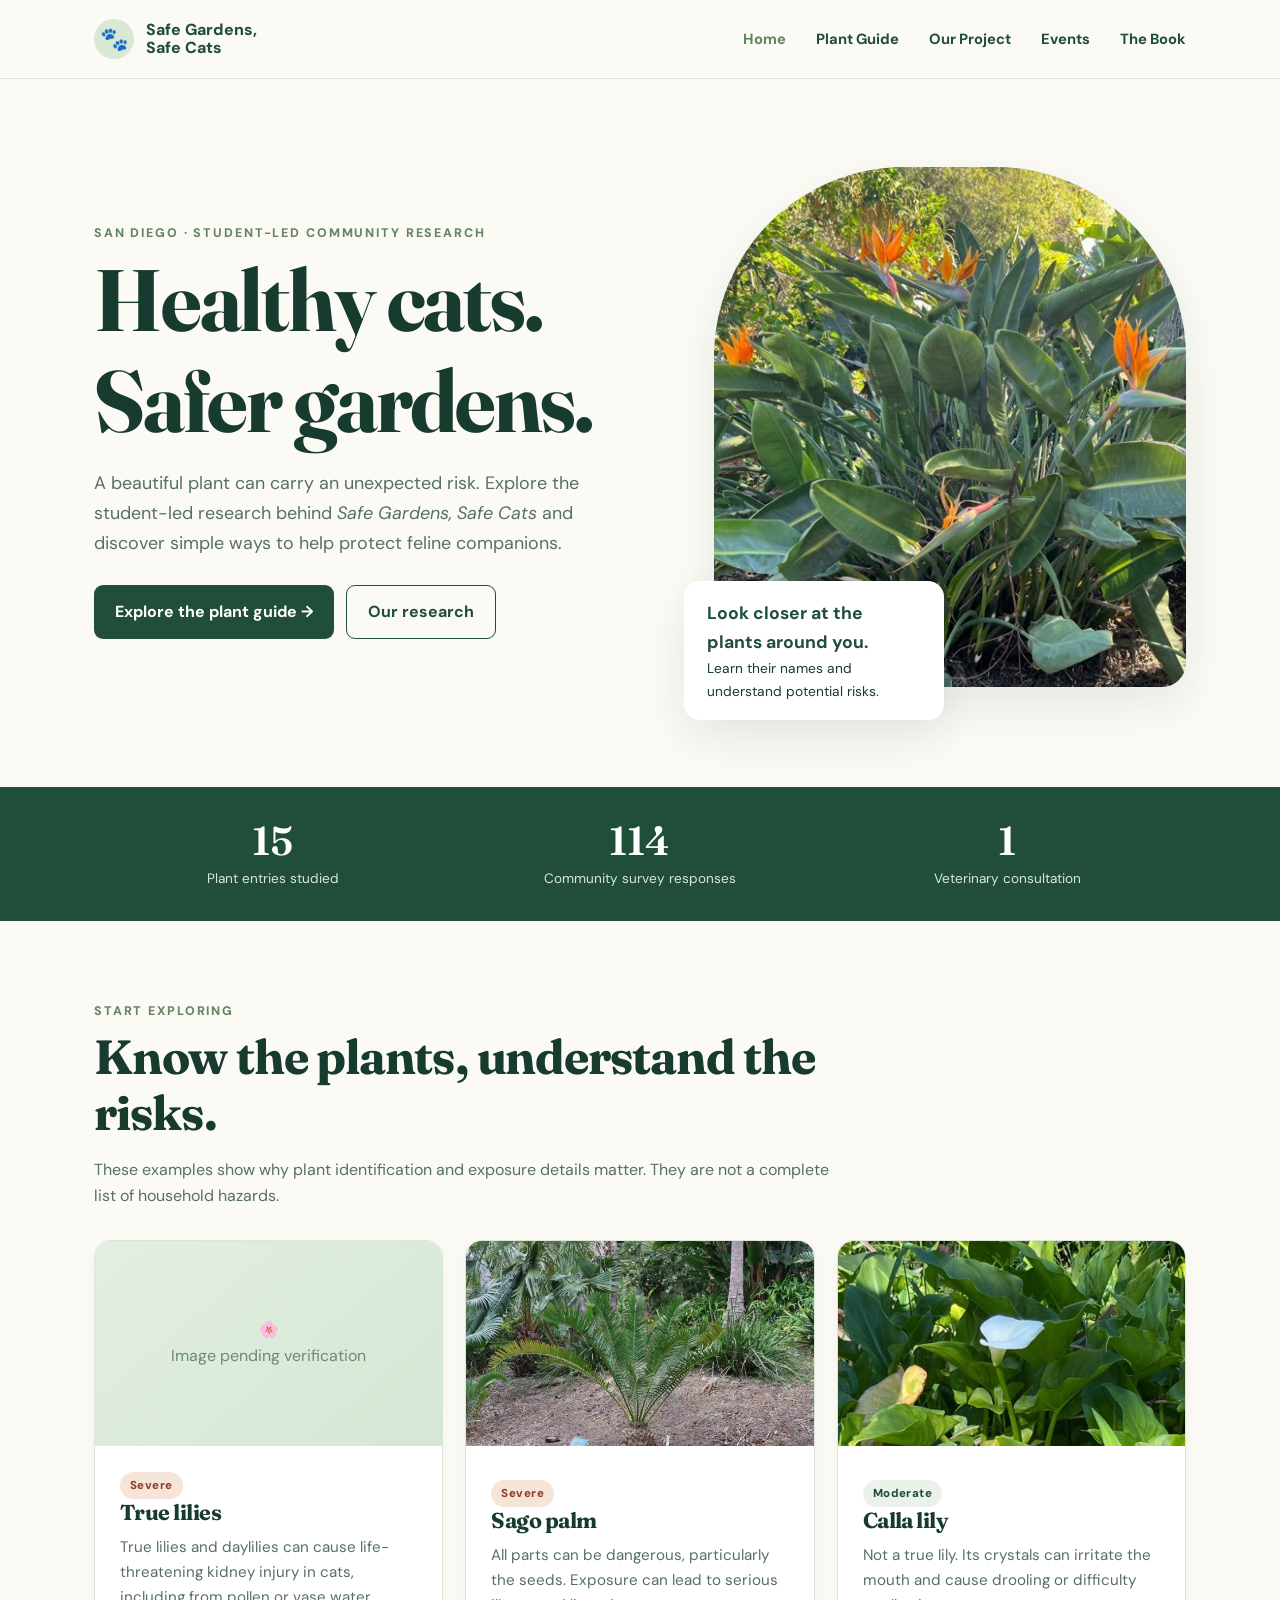
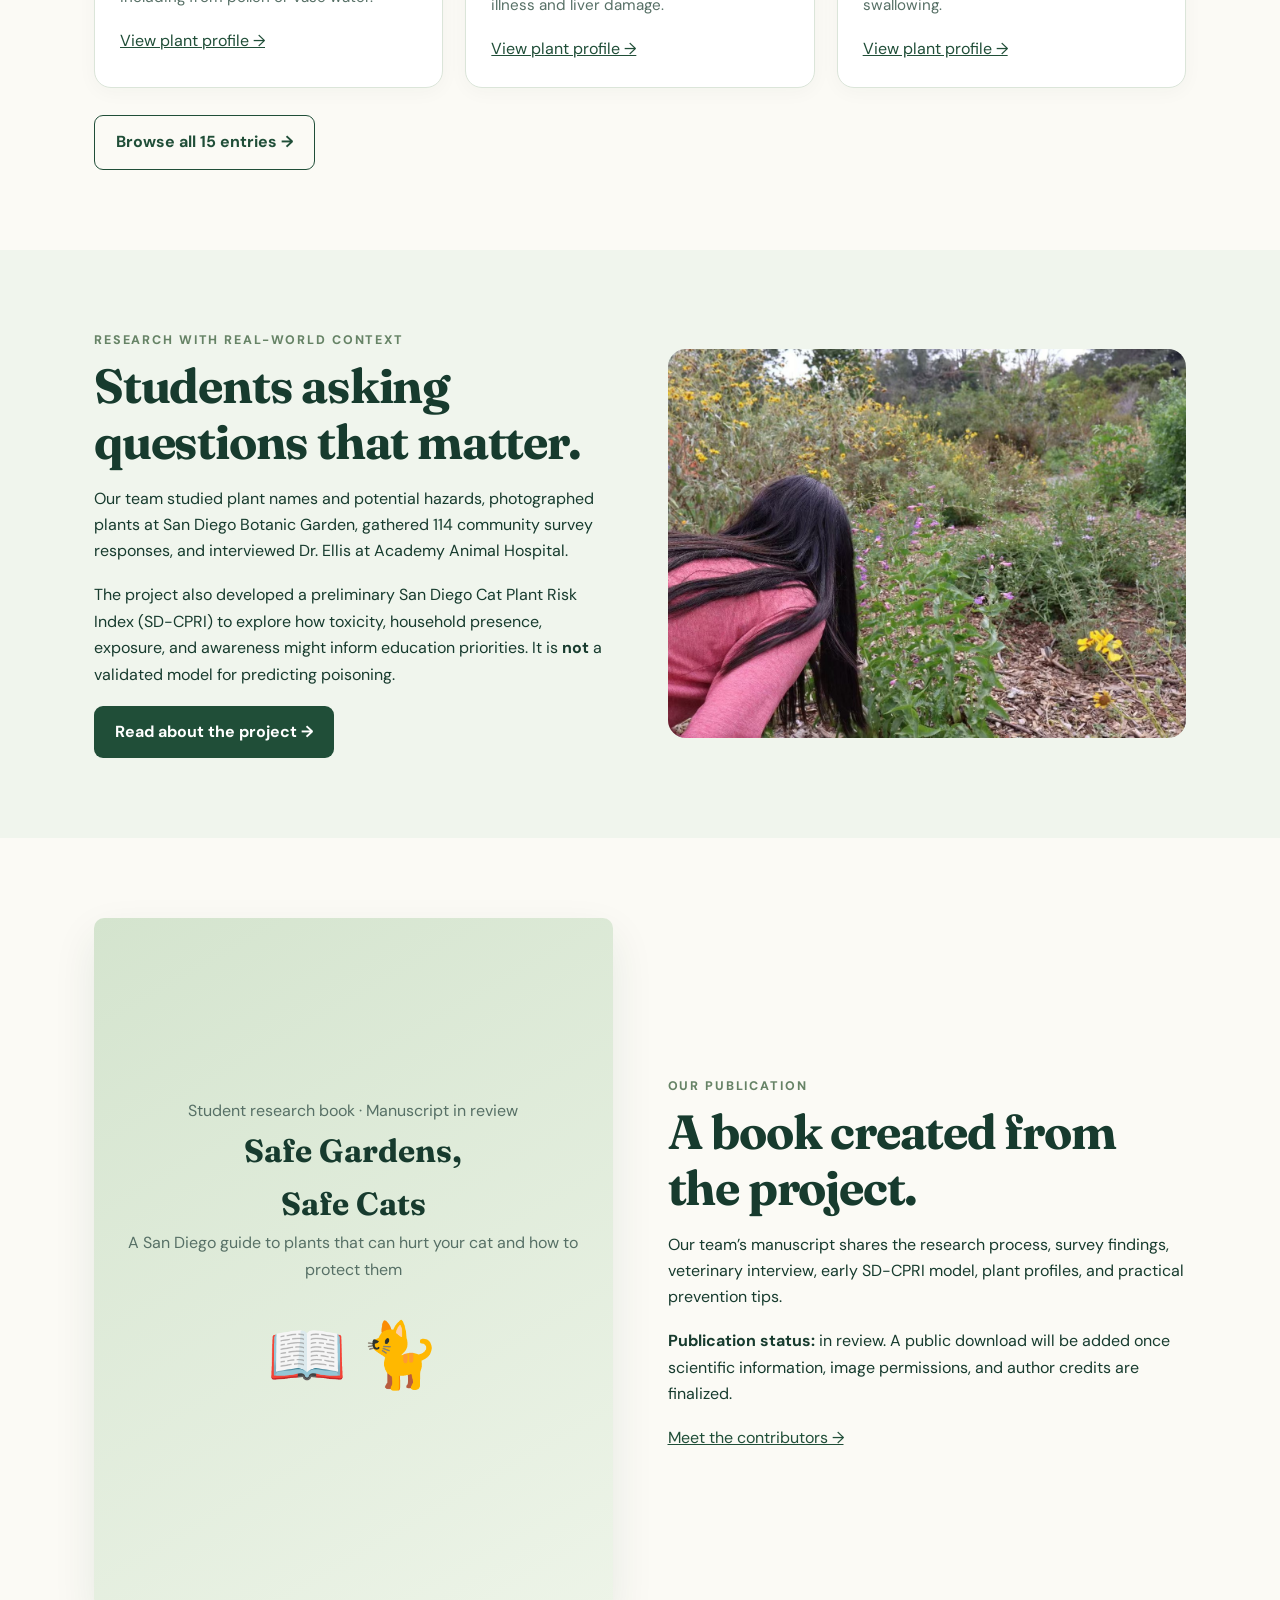
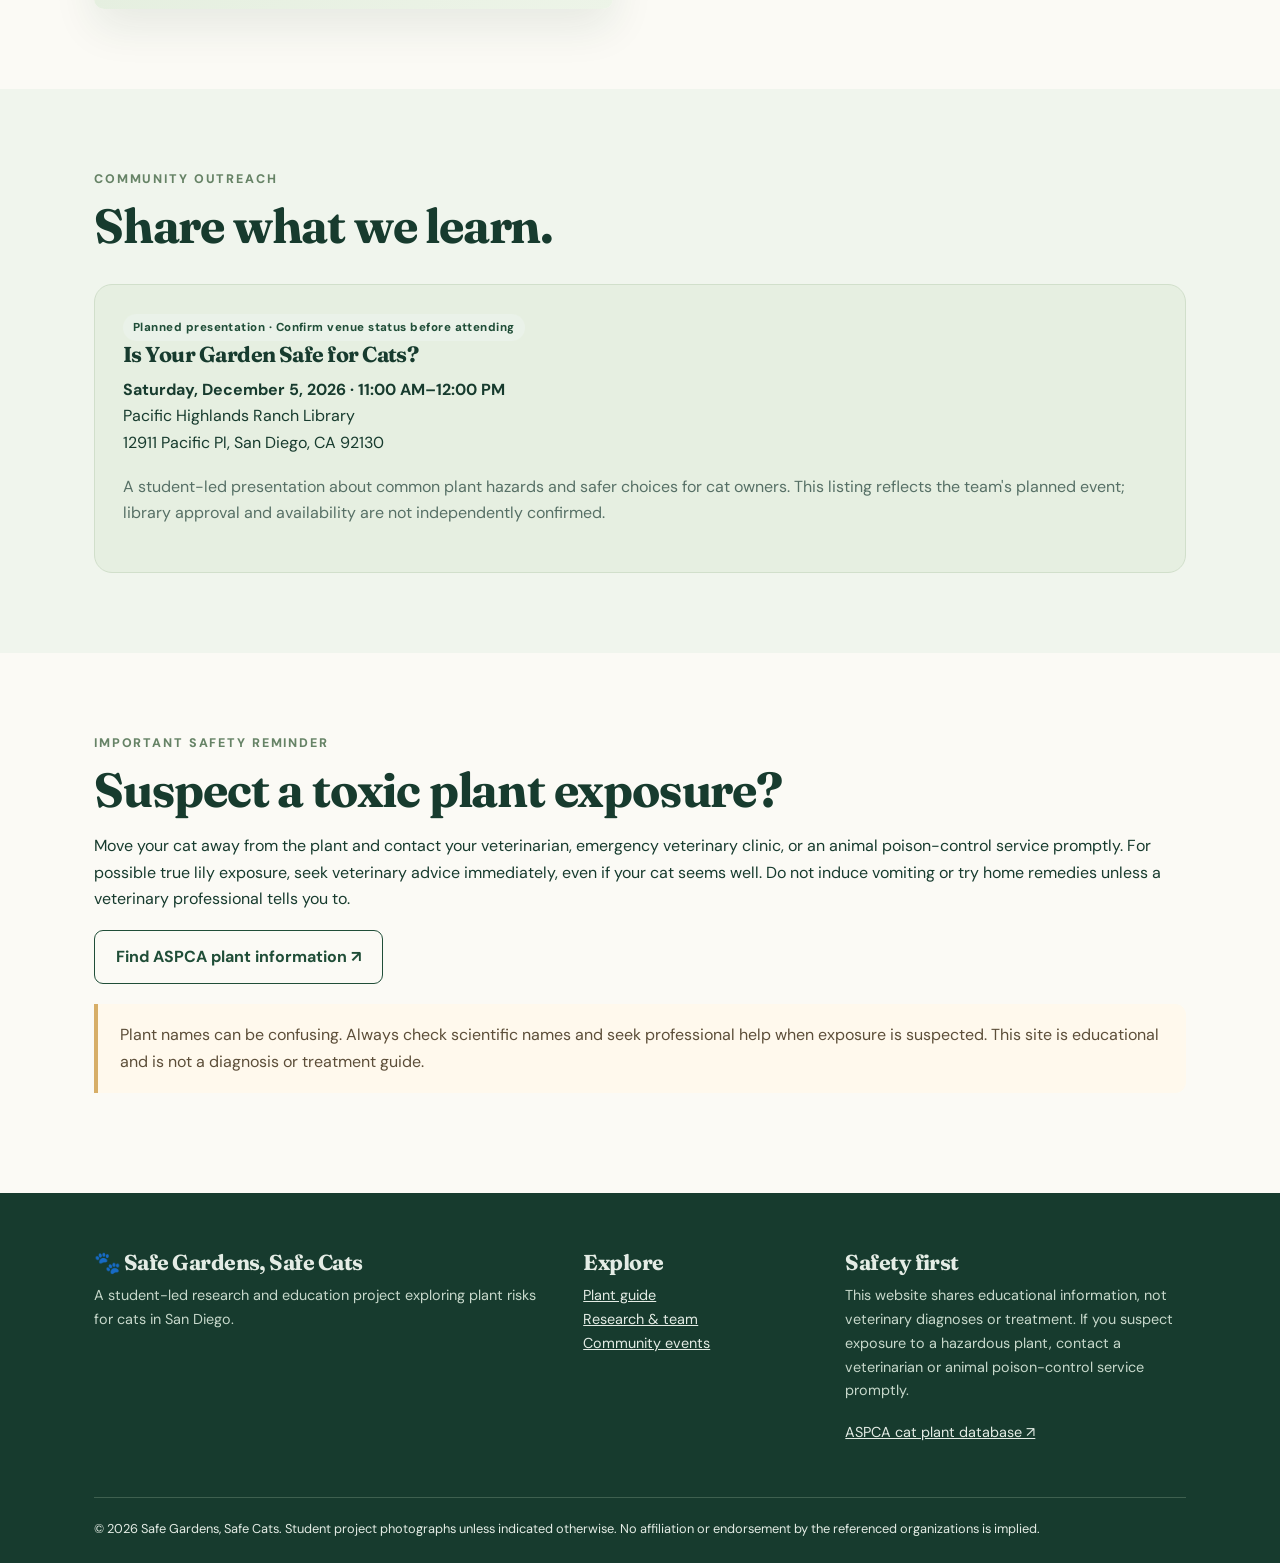
==== index.html @ 9660a146 "Initial website launch" ====
<!doctype html>
<html lang="en"><head><meta charset="utf-8"><meta name="viewport" content="width=device-width, initial-scale=1"><meta name="description" content="Student-led San Diego research on plants that can harm cats, plant guide, book and community events."><meta name="theme-color" content="#204e38"><title>Home | Safe Gardens, Safe Cats</title><link rel="stylesheet" href="css/style.css"></head><body><a class="skip-link" href="#main">Skip to content</a><header class="site-header"><div class="container nav"><a class="brand" href="index.html"><span class="brand-mark" aria-hidden="true">🐾</span><span>Safe Gardens,<br>Safe Cats</span></a><button class="menu-toggle" type="button" aria-expanded="false" aria-controls="navlinks">☰ Menu</button><nav id="navlinks" class="nav-links" aria-label="Main navigation"><a href="index.html" aria-current="page">Home</a><a href="plants.html" >Plant Guide</a><a href="about.html" >Our Project</a><a href="index.html#events">Events</a><a href="index.html#book">The Book</a></nav></div></header><main id="main"><section class="hero"><div class="container hero-grid"><div><div class="eyebrow">San Diego · Student-led community research</div><h1>Healthy cats.<br>Safer gardens.</h1><p>A beautiful plant can carry an unexpected risk. Explore the student-led research behind <em>Safe Gardens, Safe Cats</em> and discover simple ways to help protect feline companions.</p><div class="button-row"><a class="btn" href="plants.html">Explore the plant guide →</a><a class="btn btn-outline" href="about.html">Our research</a></div></div><div class="hero-photo"><img src="assets/images/bird-of-paradise.jpg" alt="Bird of Paradise photographed by the student research team at San Diego Botanic Garden"><div class="hero-note"><strong>Look closer at the plants around you.</strong>Learn their names and understand potential risks.</div></div></div></section>
<section class="stats" aria-label="Research at a glance"><div class="container stats-grid"><div><span class="stat-number">15</span><span class="stat-label">Plant entries studied</span></div><div><span class="stat-number">114</span><span class="stat-label">Community survey responses</span></div><div><span class="stat-number">1</span><span class="stat-label">Veterinary consultation</span></div></div></section>
<section class="section"><div class="container"><div class="section-header"><div class="eyebrow">Start exploring</div><h2>Know the plants, understand the risks.</h2><p class="muted">These examples show why plant identification and exposure details matter. They are not a complete list of household hazards.</p></div><div class="grid-3"><article class="card"><div class="photo-placeholder" role="img" aria-label="Photo withheld pending image rights verification">🌸<br>Image pending verification</div><div class="card-body"><span class="tag tag-severe">Severe</span><h3>True lilies</h3><p>True lilies and daylilies can cause life-threatening kidney injury in cats, including from pollen or vase water.</p><a href="plants.html#lilies">View plant profile →</a></div></article><article class="card"><img class="photo" src="assets/images/sago-palm.jpg" alt="Sago palm photographed during the student field study" loading="lazy"><div class="card-body"><span class="tag tag-severe">Severe</span><h3>Sago palm</h3><p>All parts can be dangerous, particularly the seeds. Exposure can lead to serious illness and liver damage.</p><a href="plants.html#sago-palm">View plant profile →</a></div></article><article class="card"><img class="photo" src="assets/images/calla-lily.jpg" alt="Calla lily photographed during the student field study" loading="lazy"><div class="card-body"><span class="tag">Moderate</span><h3>Calla lily</h3><p>Not a true lily. Its crystals can irritate the mouth and cause drooling or difficulty swallowing.</p><a href="plants.html#calla-lily">View plant profile →</a></div></article></div><div class="button-row"><a class="btn btn-outline" href="plants.html">Browse all 15 entries →</a></div></div></section>
<section class="section section-alt"><div class="container two-col"><div><div class="eyebrow">Research with real-world context</div><h2>Students asking questions that matter.</h2><p>Our team studied plant names and potential hazards, photographed plants at San Diego Botanic Garden, gathered 114 community survey responses, and interviewed Dr. Ellis at Academy Animal Hospital.</p><p>The project also developed a preliminary San Diego Cat Plant Risk Index (SD-CPRI) to explore how toxicity, household presence, exposure, and awareness might inform education priorities. It is <strong>not</strong> a validated model for predicting poisoning.</p><a class="btn" href="about.html">Read about the project →</a></div><img src="assets/images/field-research.jpg" alt="Student field research visit at San Diego Botanic Garden" loading="lazy"></div></section>
<section id="book" class="section"><div class="container two-col"><div class="book-cover"><span>Student research book · Manuscript in review</span><strong>Safe Gardens,<br>Safe Cats</strong><span>A San Diego guide to plants that can hurt your cat and how to protect them</span><div style="font-size:4rem;margin:20px" aria-hidden="true">📖 🐈</div></div><div><div class="eyebrow">Our publication</div><h2>A book created from the project.</h2><p>Our team’s manuscript shares the research process, survey findings, veterinary interview, early SD-CPRI model, plant profiles, and practical prevention tips.</p><p><strong>Publication status:</strong> in review. A public download will be added once scientific information, image permissions, and author credits are finalized.</p><a href="about.html#team">Meet the contributors →</a></div></div></section>
<section id="events" class="section section-alt"><div class="container"><div class="section-header"><div class="eyebrow">Community outreach</div><h2>Share what we learn.</h2></div><div class="event-banner"><span class="tag">Planned presentation · Confirm venue status before attending</span><h3>Is Your Garden Safe for Cats?</h3><p><strong>Saturday, December 5, 2026 · 11:00 AM–12:00 PM</strong><br>Pacific Highlands Ranch Library<br>12911 Pacific Pl, San Diego, CA 92130</p><p class="muted">A student-led presentation about common plant hazards and safer choices for cat owners. This listing reflects the team's planned event; library approval and availability are not independently confirmed.</p></div></div></section>
<section class="section"><div class="container"><div class="eyebrow">Important safety reminder</div><h2>Suspect a toxic plant exposure?</h2><p>Move your cat away from the plant and contact your veterinarian, emergency veterinary clinic, or an animal poison-control service promptly. For possible true lily exposure, seek veterinary advice immediately, even if your cat seems well. Do not induce vomiting or try home remedies unless a veterinary professional tells you to.</p><a class="btn btn-outline" href="https://www.aspca.org/pet-care/animal-poison-control/cats-plant-list" target="_blank" rel="noopener noreferrer">Find ASPCA plant information ↗</a><div class="notice">Plant names can be confusing. Always check scientific names and seek professional help when exposure is suspected. This site is educational and is not a diagnosis or treatment guide.</div></div></section></main><footer class="footer"><div class="container"><div class="footer-grid"><div><h3>🐾 Safe Gardens, Safe Cats</h3><p>A student-led research and education project exploring plant risks for cats in San Diego.</p></div><div><h3>Explore</h3><p><a href="plants.html">Plant guide</a><br><a href="about.html">Research & team</a><br><a href="index.html#events">Community events</a></p></div><div><h3>Safety first</h3><p>This website shares educational information, not veterinary diagnoses or treatment. If you suspect exposure to a hazardous plant, contact a veterinarian or animal poison-control service promptly.</p><p><a href="https://www.aspca.org/pet-care/animal-poison-control/cats-plant-list" target="_blank" rel="noopener noreferrer">ASPCA cat plant database ↗</a></p></div></div><div class="footer-bottom">© <span id="year"></span> Safe Gardens, Safe Cats. Student project photographs unless indicated otherwise. No affiliation or endorsement by the referenced organizations is implied.</div></div></footer><script src="js/site.js"></script></body></html>
---- css/style.css ----
@import url('https://fonts.googleapis.com/css2?family=DM+Sans:wght@400;500;600;700&family=Fraunces:opsz,wght@9..144,500;9..144,600;9..144,700&display=swap');
:root{--ink:#173b2e;--muted:#577066;--cream:#fbfaf5;--pale:#eaf2e9;--mint:#d9e8d5;--line:#dbe5d9;--forest:#204e38;--gold:#d7ae67;--white:#fff;--shadow:0 18px 44px rgba(22,62,42,.09)}*{box-sizing:border-box}html{scroll-behavior:smooth}body{margin:0;background:var(--cream);color:var(--ink);font-family:'DM Sans',Arial,sans-serif;line-height:1.65}h1,h2,h3{font-family:Fraunces,Georgia,serif;line-height:1.16;letter-spacing:-.025em}h1{font-size:clamp(2.65rem,6.8vw,5.6rem);margin:.4rem 0 1.1rem}h2{font-size:clamp(1.9rem,4vw,3rem);margin:.5rem 0 1rem}h3{font-size:1.35rem;margin:.1rem 0 .6rem}p{margin:.5rem 0 1.1rem}a{color:var(--forest)}.container{max-width:1140px;margin:auto;padding:0 24px}.skip-link{position:absolute;top:-80px;left:20px;background:#fff;padding:8px;z-index:100}.skip-link:focus{top:8px}.site-header{background:rgba(251,250,245,.96);position:sticky;top:0;z-index:30;border-bottom:1px solid var(--line);backdrop-filter:blur(12px)}.nav{min-height:78px;display:flex;align-items:center;justify-content:space-between;gap:20px}.brand{text-decoration:none;font-weight:800;display:flex;align-items:center;gap:12px;line-height:1.15;font-size:1rem}.brand-mark{width:40px;height:40px;border-radius:50%;background:var(--mint);display:grid;place-items:center;font-size:23px}.nav-links{display:flex;align-items:center;gap:30px}.nav-links a{text-decoration:none;font-size:.92rem;font-weight:700}.nav-links a[aria-current=page],.nav-links a:hover{color:#63835b}.menu-toggle{display:none;border:1px solid var(--line);padding:9px 13px;border-radius:8px;background:#fff;color:var(--ink)}.eyebrow{text-transform:uppercase;letter-spacing:.15em;color:#668366;font-size:.78rem;font-weight:800}.hero{padding:88px 0 92px;overflow:hidden}.hero-grid{display:grid;grid-template-columns:1.08fr .92fr;gap:66px;align-items:center}.hero p{font-size:1.12rem;color:var(--muted);max-width:560px}.hero-photo{position:relative}.hero-photo img{width:100%;height:520px;object-fit:cover;border-radius:190px 190px 24px 24px;box-shadow:var(--shadow)}.hero-note{position:absolute;bottom:-25px;left:-30px;background:#fff;border-radius:16px;padding:18px 23px;box-shadow:var(--shadow);font-size:.86rem;max-width:260px}.hero-note strong{display:block;font-size:1.1rem;color:var(--forest)}.btn{border:0;background:var(--forest);color:#fff!important;padding:13px 21px;display:inline-flex;align-items:center;justify-content:center;border-radius:9px;font-weight:700;text-decoration:none;cursor:pointer;transition:transform .2s,background .2s}.btn:hover{background:#2f674a;transform:translateY(-1px)}.btn-outline{background:transparent;border:1px solid var(--forest);color:var(--forest)!important}.btn-outline:hover{background:var(--pale)}.button-row{display:flex;gap:12px;flex-wrap:wrap;margin-top:27px}.stats{background:var(--forest);color:#fff;padding:29px 0}.stats-grid{display:grid;grid-template-columns:repeat(3,1fr);text-align:center;gap:10px}.stat-number{display:block;font:600 2.5rem Fraunces,serif}.stat-label{font-size:.85rem;color:#d8e8d9}.section{padding:80px 0}.section-alt{background:#f0f5ed}.section-header{max-width:740px;margin-bottom:30px}.grid-3{display:grid;grid-template-columns:repeat(3,1fr);gap:22px}.card{background:var(--white);border:1px solid var(--line);border-radius:17px;overflow:hidden;box-shadow:0 4px 20px rgba(22,62,42,.035)}.card-body{padding:25px}.card p{color:var(--muted);font-size:.95rem}.photo{height:205px;width:100%;object-fit:cover;background:var(--mint)}.photo-placeholder{height:205px;display:grid;place-items:center;background:linear-gradient(140deg,#e4eee1,#d4e7d5);color:#6d8b6e;text-align:center;padding:24px}.tag{display:inline-flex;align-items:center;background:var(--pale);color:var(--forest);border-radius:99px;padding:4px 10px;font-size:.72rem;font-weight:800;letter-spacing:.04em}.tag-severe{background:#f7e4d9;color:#8b4027}.tag-nontoxic{background:#e5f2e5;color:#2d6b40}.muted{color:var(--muted)}.two-col{display:grid;grid-template-columns:1fr 1fr;gap:55px;align-items:center}.two-col img{width:100%;max-height:420px;object-fit:cover;border-radius:18px}.notice{border-left:4px solid var(--gold);background:#fff9ed;padding:18px 22px;border-radius:0 11px 11px 0;color:#5c4e39;margin:20px 0}.page-intro{background:#edf3eb;padding:65px 0 58px}.page-intro h1{font-size:clamp(2.55rem,5vw,4.5rem)}.page-intro p{max-width:740px;color:var(--muted)}.filters{display:flex;align-items:center;gap:12px;margin:30px 0 12px;flex-wrap:wrap}.search-input,.filter-select{border:1px solid #bbccbc;border-radius:10px;padding:14px 16px;background:#fff;color:var(--ink);font:inherit}.search-input{min-width:260px;flex:1}.filter-select{min-width:170px}.count{margin:12px 0 25px;font-size:.9rem;color:var(--muted)}.plant-card .card-body{padding:22px}.plant-card .scientific{font-style:italic;font-size:.83rem;color:var(--muted);margin-top:-3px}.plant-card .summary{min-height:95px}.plant-card .details{background:#f7faf6;border-top:1px solid var(--line);padding:20px 22px;display:none;font-size:.92rem}.plant-card.expanded .details{display:block}.details h4{margin:12px 0 5px}.details p{margin:0 0 12px}.learn-more{font:inherit;color:var(--forest);cursor:pointer;font-weight:800;border:0;background:none;padding:0}.plant-card.expanded .learn-more::after{content:' ↑'}.plant-card:not(.expanded) .learn-more::after{content:' ↓'}.survey-box{display:grid;grid-template-columns:repeat(3,1fr);gap:16px}.survey-cell{padding:22px;background:var(--pale);border-radius:13px}.survey-cell strong{font-family:Fraunces,serif;font-size:2rem;display:block}.timeline{border-left:2px solid var(--mint);padding-left:26px}.timeline-item{position:relative;margin:0 0 35px}.timeline-item:before{content:'';position:absolute;left:-34px;top:8px;width:13px;height:13px;border-radius:50%;background:#80a17a;border:4px solid var(--cream)}.footer{background:#173b2e;color:#e4ece5;padding:55px 0 24px}.footer a{color:#e4ece5}.footer-grid{display:grid;grid-template-columns:2fr 1fr 1.5fr;gap:35px}.footer p{font-size:.9rem;color:#c7d8cb}.footer small{color:#a7c1ae}.footer-bottom{border-top:1px solid #3f604f;padding-top:20px;margin-top:35px;font-size:.8rem}.bullets{padding-left:21px}.bullets li{margin:10px 0}.source-link{overflow-wrap:anywhere}.event-banner{background:#e6efe1;border:1px solid #d1dfcb;border-radius:18px;padding:28px}.book-panel{padding:30px;background:#fff;border:1px solid var(--line);border-radius:18px}.book-cover{aspect-ratio:3/4;background:linear-gradient(150deg,#d4e4ce,#edf4e8);border-radius:10px;display:flex;align-items:center;justify-content:center;flex-direction:column;text-align:center;padding:20px;box-shadow:var(--shadow)}.book-cover strong{font-family:Fraunces,serif;font-size:2rem}.book-cover span{color:var(--muted)}:focus-visible{outline:3px solid #bc9a52;outline-offset:3px}@media(max-width:820px){.hero-grid,.two-col,.footer-grid{grid-template-columns:1fr}.hero{padding:50px 0}.hero-photo img{height:360px}.hero-note{left:10px}.grid-3{grid-template-columns:repeat(2,1fr)}.nav-links{display:none;position:absolute;top:77px;left:0;right:0;background:var(--cream);padding:20px 25px;flex-direction:column;align-items:flex-start;border-bottom:1px solid var(--line)}.nav-links.open{display:flex}.menu-toggle{display:block}}@media(max-width:550px){.grid-3,.survey-box{grid-template-columns:1fr}.section{padding:55px 0}.stats-grid{gap:6px}.stat-number{font-size:1.9rem}.stat-label{font-size:.72rem}.hero-note{position:relative;bottom:auto;left:auto;margin-top:10px}.search-input,.filter-select{width:100%;min-width:0}}
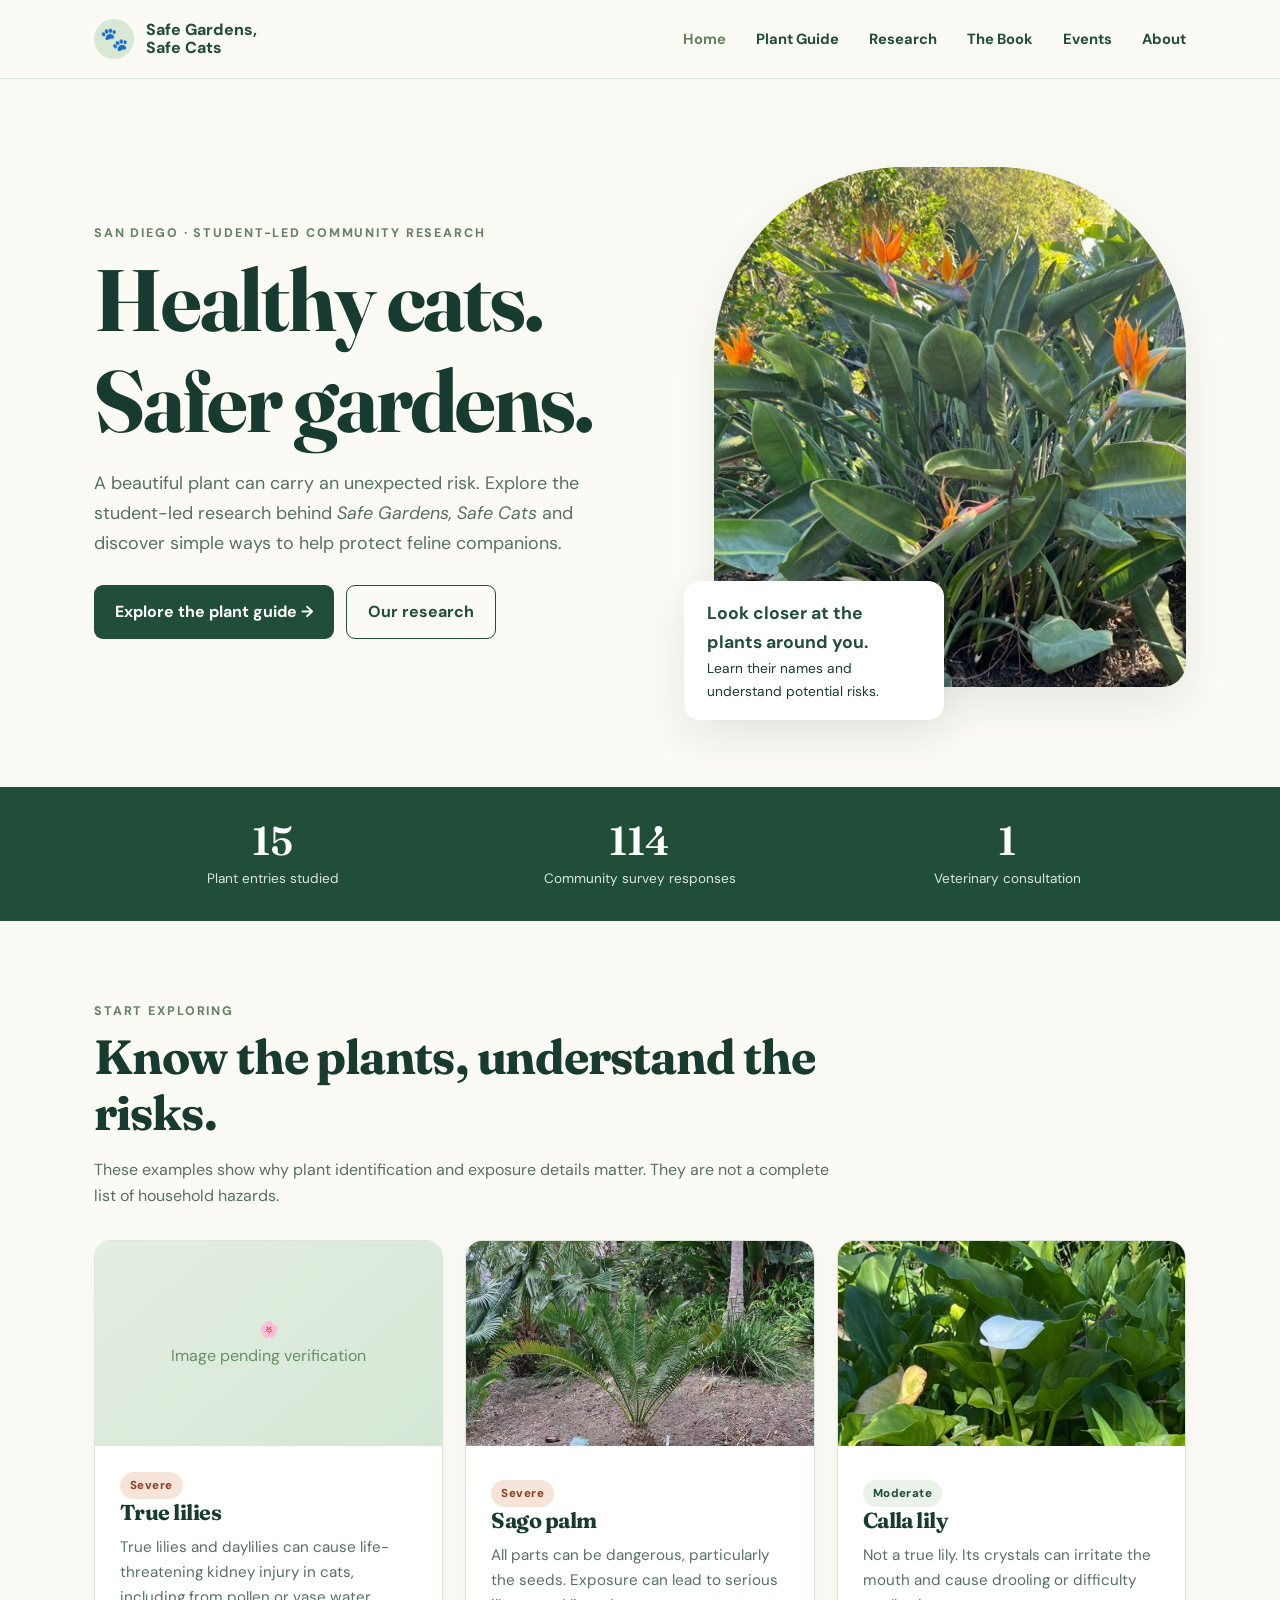
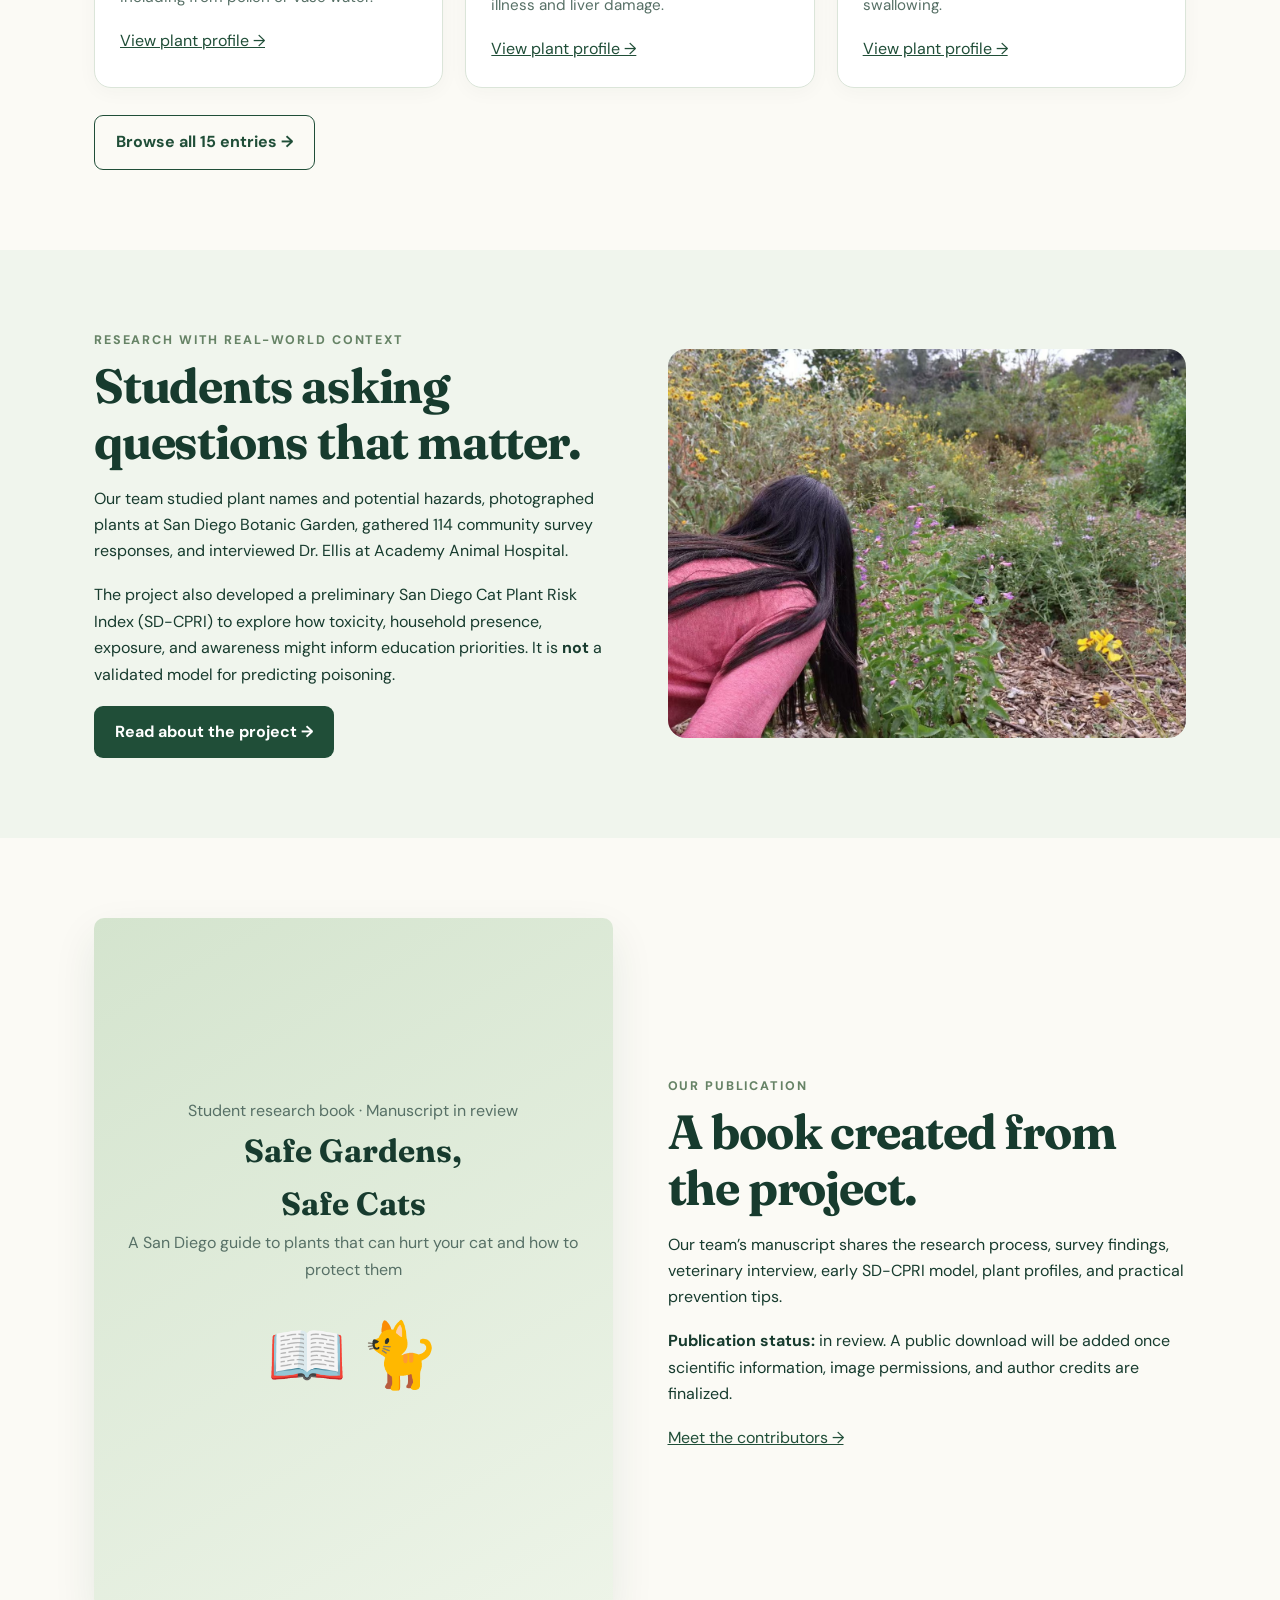
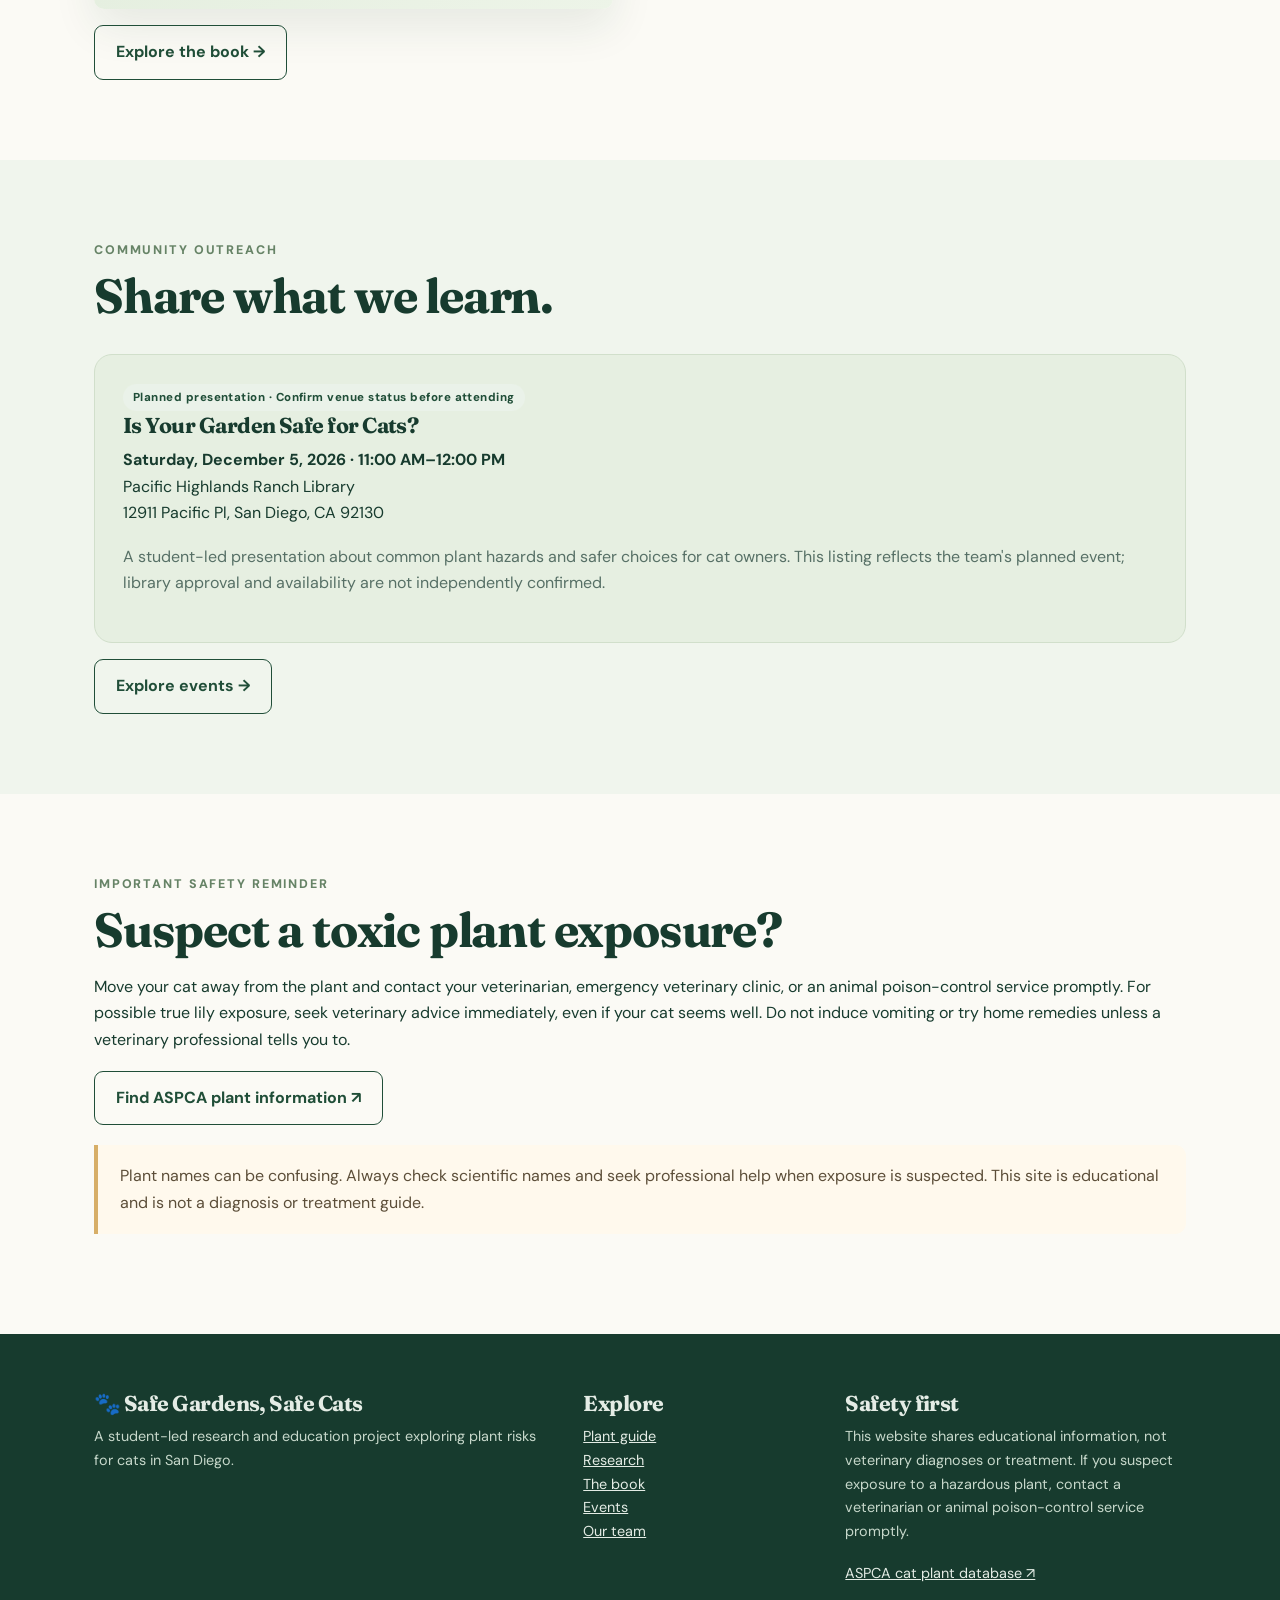
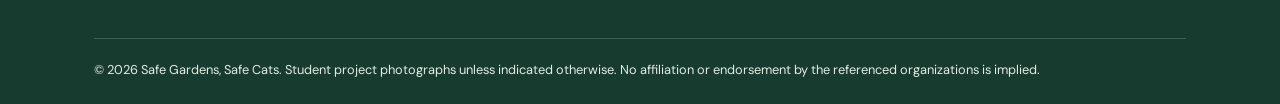
==== commit 904a75b1: "Replace website with complete six-page version" ====
--- a/index.html
+++ b/index.html
@@ -1,8 +1,9 @@
-<!doctype html>
-<html lang="en"><head><meta charset="utf-8"><meta name="viewport" content="width=device-width, initial-scale=1"><meta name="description" content="Student-led San Diego research on plants that can harm cats, plant guide, book and community events."><meta name="theme-color" content="#204e38"><title>Home | Safe Gardens, Safe Cats</title><link rel="stylesheet" href="css/style.css"></head><body><a class="skip-link" href="#main">Skip to content</a><header class="site-header"><div class="container nav"><a class="brand" href="index.html"><span class="brand-mark" aria-hidden="true">🐾</span><span>Safe Gardens,<br>Safe Cats</span></a><button class="menu-toggle" type="button" aria-expanded="false" aria-controls="navlinks">☰ Menu</button><nav id="navlinks" class="nav-links" aria-label="Main navigation"><a href="index.html" aria-current="page">Home</a><a href="plants.html" >Plant Guide</a><a href="about.html" >Our Project</a><a href="index.html#events">Events</a><a href="index.html#book">The Book</a></nav></div></header><main id="main"><section class="hero"><div class="container hero-grid"><div><div class="eyebrow">San Diego · Student-led community research</div><h1>Healthy cats.<br>Safer gardens.</h1><p>A beautiful plant can carry an unexpected risk. Explore the student-led research behind <em>Safe Gardens, Safe Cats</em> and discover simple ways to help protect feline companions.</p><div class="button-row"><a class="btn" href="plants.html">Explore the plant guide →</a><a class="btn btn-outline" href="about.html">Our research</a></div></div><div class="hero-photo"><img src="assets/images/bird-of-paradise.jpg" alt="Bird of Paradise photographed by the student research team at San Diego Botanic Garden"><div class="hero-note"><strong>Look closer at the plants around you.</strong>Learn their names and understand potential risks.</div></div></div></section>
-<section class="stats" aria-label="Research at a glance"><div class="container stats-grid"><div><span class="stat-number">15</span><span class="stat-label">Plant entries studied</span></div><div><span class="stat-number">114</span><span class="stat-label">Community survey responses</span></div><div><span class="stat-number">1</span><span class="stat-label">Veterinary consultation</span></div></div></section>
-<section class="section"><div class="container"><div class="section-header"><div class="eyebrow">Start exploring</div><h2>Know the plants, understand the risks.</h2><p class="muted">These examples show why plant identification and exposure details matter. They are not a complete list of household hazards.</p></div><div class="grid-3"><article class="card"><div class="photo-placeholder" role="img" aria-label="Photo withheld pending image rights verification">🌸<br>Image pending verification</div><div class="card-body"><span class="tag tag-severe">Severe</span><h3>True lilies</h3><p>True lilies and daylilies can cause life-threatening kidney injury in cats, including from pollen or vase water.</p><a href="plants.html#lilies">View plant profile →</a></div></article><article class="card"><img class="photo" src="assets/images/sago-palm.jpg" alt="Sago palm photographed during the student field study" loading="lazy"><div class="card-body"><span class="tag tag-severe">Severe</span><h3>Sago palm</h3><p>All parts can be dangerous, particularly the seeds. Exposure can lead to serious illness and liver damage.</p><a href="plants.html#sago-palm">View plant profile →</a></div></article><article class="card"><img class="photo" src="assets/images/calla-lily.jpg" alt="Calla lily photographed during the student field study" loading="lazy"><div class="card-body"><span class="tag">Moderate</span><h3>Calla lily</h3><p>Not a true lily. Its crystals can irritate the mouth and cause drooling or difficulty swallowing.</p><a href="plants.html#calla-lily">View plant profile →</a></div></article></div><div class="button-row"><a class="btn btn-outline" href="plants.html">Browse all 15 entries →</a></div></div></section>
-<section class="section section-alt"><div class="container two-col"><div><div class="eyebrow">Research with real-world context</div><h2>Students asking questions that matter.</h2><p>Our team studied plant names and potential hazards, photographed plants at San Diego Botanic Garden, gathered 114 community survey responses, and interviewed Dr. Ellis at Academy Animal Hospital.</p><p>The project also developed a preliminary San Diego Cat Plant Risk Index (SD-CPRI) to explore how toxicity, household presence, exposure, and awareness might inform education priorities. It is <strong>not</strong> a validated model for predicting poisoning.</p><a class="btn" href="about.html">Read about the project →</a></div><img src="assets/images/field-research.jpg" alt="Student field research visit at San Diego Botanic Garden" loading="lazy"></div></section>
-<section id="book" class="section"><div class="container two-col"><div class="book-cover"><span>Student research book · Manuscript in review</span><strong>Safe Gardens,<br>Safe Cats</strong><span>A San Diego guide to plants that can hurt your cat and how to protect them</span><div style="font-size:4rem;margin:20px" aria-hidden="true">📖 🐈</div></div><div><div class="eyebrow">Our publication</div><h2>A book created from the project.</h2><p>Our team’s manuscript shares the research process, survey findings, veterinary interview, early SD-CPRI model, plant profiles, and practical prevention tips.</p><p><strong>Publication status:</strong> in review. A public download will be added once scientific information, image permissions, and author credits are finalized.</p><a href="about.html#team">Meet the contributors →</a></div></div></section>
-<section id="events" class="section section-alt"><div class="container"><div class="section-header"><div class="eyebrow">Community outreach</div><h2>Share what we learn.</h2></div><div class="event-banner"><span class="tag">Planned presentation · Confirm venue status before attending</span><h3>Is Your Garden Safe for Cats?</h3><p><strong>Saturday, December 5, 2026 · 11:00 AM–12:00 PM</strong><br>Pacific Highlands Ranch Library<br>12911 Pacific Pl, San Diego, CA 92130</p><p class="muted">A student-led presentation about common plant hazards and safer choices for cat owners. This listing reflects the team's planned event; library approval and availability are not independently confirmed.</p></div></div></section>
-<section class="section"><div class="container"><div class="eyebrow">Important safety reminder</div><h2>Suspect a toxic plant exposure?</h2><p>Move your cat away from the plant and contact your veterinarian, emergency veterinary clinic, or an animal poison-control service promptly. For possible true lily exposure, seek veterinary advice immediately, even if your cat seems well. Do not induce vomiting or try home remedies unless a veterinary professional tells you to.</p><a class="btn btn-outline" href="https://www.aspca.org/pet-care/animal-poison-control/cats-plant-list" target="_blank" rel="noopener noreferrer">Find ASPCA plant information ↗</a><div class="notice">Plant names can be confusing. Always check scientific names and seek professional help when exposure is suspected. This site is educational and is not a diagnosis or treatment guide.</div></div></section></main><footer class="footer"><div class="container"><div class="footer-grid"><div><h3>🐾 Safe Gardens, Safe Cats</h3><p>A student-led research and education project exploring plant risks for cats in San Diego.</p></div><div><h3>Explore</h3><p><a href="plants.html">Plant guide</a><br><a href="about.html">Research & team</a><br><a href="index.html#events">Community events</a></p></div><div><h3>Safety first</h3><p>This website shares educational information, not veterinary diagnoses or treatment. If you suspect exposure to a hazardous plant, contact a veterinarian or animal poison-control service promptly.</p><p><a href="https://www.aspca.org/pet-care/animal-poison-control/cats-plant-list" target="_blank" rel="noopener noreferrer">ASPCA cat plant database ↗</a></p></div></div><div class="footer-bottom">© <span id="year"></span> Safe Gardens, Safe Cats. Student project photographs unless indicated otherwise. No affiliation or endorsement by the referenced organizations is implied.</div></div></footer><script src="js/site.js"></script></body></html>+<!DOCTYPE html>
+
+<html lang="en"><head><meta charset="utf-8"/><meta content="width=device-width, initial-scale=1" name="viewport"/><meta content="Student-led San Diego research on plants that can harm cats, plant guide, book and community events." name="description"/><meta content="#204e38" name="theme-color"/><title>Home | Safe Gardens, Safe Cats</title><link href="css/style.css" rel="stylesheet"/></head><body><a class="skip-link" href="#main">Skip to content</a><header class="site-header"><div class="container nav"><a class="brand" href="index.html"><span aria-hidden="true" class="brand-mark">🐾</span><span>Safe Gardens,<br/>Safe Cats</span></a><button aria-controls="navlinks" aria-expanded="false" class="menu-toggle" type="button">☰ Menu</button><nav aria-label="Main navigation" class="nav-links" id="navlinks"><a aria-current="page" href="index.html">Home</a><a href="plants.html">Plant Guide</a><a href="research.html">Research</a><a href="book.html">The Book</a><a href="events.html">Events</a><a href="about.html">About</a></nav></div></header><main id="main"><section class="hero"><div class="container hero-grid"><div><div class="eyebrow">San Diego · Student-led community research</div><h1>Healthy cats.<br/>Safer gardens.</h1><p>A beautiful plant can carry an unexpected risk. Explore the student-led research behind <em>Safe Gardens, Safe Cats</em> and discover simple ways to help protect feline companions.</p><div class="button-row"><a class="btn" href="plants.html">Explore the plant guide →</a><a class="btn btn-outline" href="research.html">Our research</a></div></div><div class="hero-photo"><img alt="Bird of Paradise photographed by the student research team at San Diego Botanic Garden" src="images/plants/bird-of-paradise.jpg"/><div class="hero-note"><strong>Look closer at the plants around you.</strong>Learn their names and understand potential risks.</div></div></div></section>
+<section aria-label="Research at a glance" class="stats"><div class="container stats-grid"><div><span class="stat-number">15</span><span class="stat-label">Plant entries studied</span></div><div><span class="stat-number">114</span><span class="stat-label">Community survey responses</span></div><div><span class="stat-number">1</span><span class="stat-label">Veterinary consultation</span></div></div></section>
+<section class="section"><div class="container"><div class="section-header"><div class="eyebrow">Start exploring</div><h2>Know the plants, understand the risks.</h2><p class="muted">These examples show why plant identification and exposure details matter. They are not a complete list of household hazards.</p></div><div class="grid-3"><article class="card"><div aria-label="Photo withheld pending image rights verification" class="photo-placeholder" role="img">🌸<br/>Image pending verification</div><div class="card-body"><span class="tag tag-severe">Severe</span><h3>True lilies</h3><p>True lilies and daylilies can cause life-threatening kidney injury in cats, including from pollen or vase water.</p><a href="plants.html#lilies">View plant profile →</a></div></article><article class="card"><img alt="Sago palm photographed during the student field study" class="photo" loading="lazy" src="images/plants/sago-palm.jpg"/><div class="card-body"><span class="tag tag-severe">Severe</span><h3>Sago palm</h3><p>All parts can be dangerous, particularly the seeds. Exposure can lead to serious illness and liver damage.</p><a href="plants.html#sago-palm">View plant profile →</a></div></article><article class="card"><img alt="Calla lily photographed during the student field study" class="photo" loading="lazy" src="images/plants/calla-lily.jpg"/><div class="card-body"><span class="tag">Moderate</span><h3>Calla lily</h3><p>Not a true lily. Its crystals can irritate the mouth and cause drooling or difficulty swallowing.</p><a href="plants.html#calla-lily">View plant profile →</a></div></article></div><div class="button-row"><a class="btn btn-outline" href="plants.html">Browse all 15 entries →</a></div></div></section>
+<section class="section section-alt"><div class="container two-col"><div><div class="eyebrow">Research with real-world context</div><h2>Students asking questions that matter.</h2><p>Our team studied plant names and potential hazards, photographed plants at San Diego Botanic Garden, gathered 114 community survey responses, and interviewed Dr. Ellis at Academy Animal Hospital.</p><p>The project also developed a preliminary San Diego Cat Plant Risk Index (SD-CPRI) to explore how toxicity, household presence, exposure, and awareness might inform education priorities. It is <strong>not</strong> a validated model for predicting poisoning.</p><a class="btn" href="about.html">Read about the project →</a></div><img alt="Student field research visit at San Diego Botanic Garden" loading="lazy" src="images/project/field-research.jpg"/></div></section>
+<section class="section" id="book"><div class="container two-col"><div class="book-cover"><span>Student research book · Manuscript in review</span><strong>Safe Gardens,<br/>Safe Cats</strong><span>A San Diego guide to plants that can hurt your cat and how to protect them</span><div aria-hidden="true" style="font-size:4rem;margin:20px">📖 🐈</div></div><div><div class="eyebrow">Our publication</div><h2>A book created from the project.</h2><p>Our team’s manuscript shares the research process, survey findings, veterinary interview, early SD-CPRI model, plant profiles, and practical prevention tips.</p><p><strong>Publication status:</strong> in review. A public download will be added once scientific information, image permissions, and author credits are finalized.</p><a href="about.html#team">Meet the contributors →</a></div></div><div class="container" style="padding-top:16px"><a class="btn btn-outline" href="book.html">Explore the book →</a></div></section>
+<section class="section section-alt" id="events"><div class="container"><div class="section-header"><div class="eyebrow">Community outreach</div><h2>Share what we learn.</h2></div><div class="event-banner"><span class="tag">Planned presentation · Confirm venue status before attending</span><h3>Is Your Garden Safe for Cats?</h3><p><strong>Saturday, December 5, 2026 · 11:00 AM–12:00 PM</strong><br/>Pacific Highlands Ranch Library<br/>12911 Pacific Pl, San Diego, CA 92130</p><p class="muted">A student-led presentation about common plant hazards and safer choices for cat owners. This listing reflects the team's planned event; library approval and availability are not independently confirmed.</p></div></div><div class="container" style="padding-top:16px"><a class="btn btn-outline" href="events.html">Explore events →</a></div></section>
+<section class="section"><div class="container"><div class="eyebrow">Important safety reminder</div><h2>Suspect a toxic plant exposure?</h2><p>Move your cat away from the plant and contact your veterinarian, emergency veterinary clinic, or an animal poison-control service promptly. For possible true lily exposure, seek veterinary advice immediately, even if your cat seems well. Do not induce vomiting or try home remedies unless a veterinary professional tells you to.</p><a class="btn btn-outline" href="https://www.aspca.org/pet-care/animal-poison-control/cats-plant-list" rel="noopener noreferrer" target="_blank">Find ASPCA plant information ↗</a><div class="notice">Plant names can be confusing. Always check scientific names and seek professional help when exposure is suspected. This site is educational and is not a diagnosis or treatment guide.</div></div></section></main><footer class="footer"><div class="container"><div class="footer-grid"><div><h3>🐾 Safe Gardens, Safe Cats</h3><p>A student-led research and education project exploring plant risks for cats in San Diego.</p></div><div><h3>Explore</h3><p><a href="plants.html">Plant guide</a><br/><a href="research.html">Research</a><br/><a href="book.html">The book</a><br/><a href="events.html">Events</a><br/><a href="about.html">Our team</a><br/></p></div><div><h3>Safety first</h3><p>This website shares educational information, not veterinary diagnoses or treatment. If you suspect exposure to a hazardous plant, contact a veterinarian or animal poison-control service promptly.</p><p><a href="https://www.aspca.org/pet-care/animal-poison-control/cats-plant-list" rel="noopener noreferrer" target="_blank">ASPCA cat plant database ↗</a></p></div></div><div class="footer-bottom">© <span id="year"></span> Safe Gardens, Safe Cats. Student project photographs unless indicated otherwise. No affiliation or endorsement by the referenced organizations is implied.</div></div></footer><script src="js/site.js"></script></body></html>
